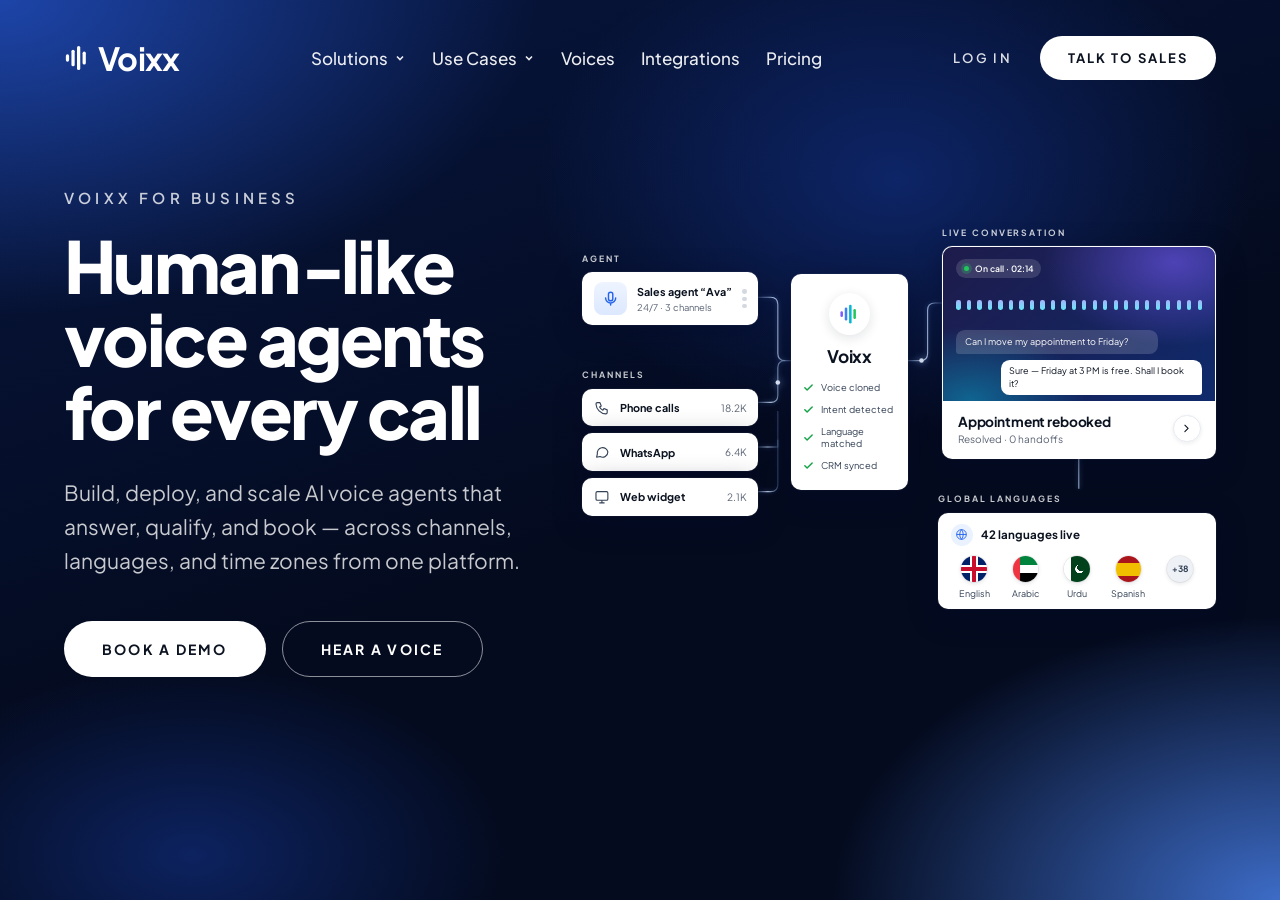
==== index.html @ 9e815fa9 "Add Voixx landing hero with voice-agent flow diagram Dark blue gradient hero with nav, headline, CTA" ====
<!doctype html>
<html lang="en">
<head>
  <meta charset="utf-8" />
  <meta name="viewport" content="width=device-width, initial-scale=1" />
  <title>Voixx — AI Voice Agents</title>
  <link rel="preconnect" href="https://fonts.googleapis.com" />
  <link rel="preconnect" href="https://fonts.gstatic.com" crossorigin />
  <link href="https://fonts.googleapis.com/css2?family=Plus+Jakarta+Sans:wght@400;500;600;700;800&display=swap" rel="stylesheet" />
  <link rel="stylesheet" href="styles.css" />
</head>
<body>
  <div class="bg" aria-hidden="true"></div>

  <!-- ============ NAV ============ -->
  <header class="nav">
    <a class="logo" href="#" aria-label="Voixx home">
      <svg class="logo-mark" viewBox="0 0 28 28" aria-hidden="true">
        <rect x="2"  y="10" width="3.5" height="8"  rx="1.75" />
        <rect x="8"  y="5"  width="3.5" height="18" rx="1.75" />
        <rect x="14" y="1"  width="3.5" height="26" rx="1.75" />
        <rect x="20" y="7"  width="3.5" height="14" rx="1.75" />
      </svg>
      <span>Voixx</span>
    </a>

    <nav class="nav-links" aria-label="Primary">
      <a href="#">Solutions <svg class="chev" viewBox="0 0 12 12"><path d="M3 4.5l3 3 3-3" /></svg></a>
      <a href="#">Use Cases <svg class="chev" viewBox="0 0 12 12"><path d="M3 4.5l3 3 3-3" /></svg></a>
      <a href="#">Voices</a>
      <a href="#">Integrations</a>
      <a href="#">Pricing</a>
    </nav>

    <div class="nav-cta">
      <a class="login" href="#">LOG IN</a>
      <a class="btn btn-solid" href="#">TALK TO SALES</a>
    </div>

    <button class="menu-btn" aria-label="Open menu">
      <span></span><span></span>
    </button>
  </header>

  <!-- ============ HERO ============ -->
  <main class="hero">
    <section class="hero-copy">
      <p class="eyebrow">VOIXX FOR BUSINESS</p>
      <h1>Human&#8209;like voice agents for every call</h1>
      <p class="lead">
        Build, deploy, and scale AI voice agents that answer, qualify, and
        book — across channels, languages, and time zones from one platform.
      </p>
      <div class="hero-actions">
        <a class="btn btn-solid btn-lg" href="#">BOOK A DEMO</a>
        <a class="btn btn-outline btn-lg" href="#">HEAR A VOICE</a>
      </div>
    </section>

    <!-- ============ FLOW DIAGRAM ============ -->
    <section class="flow" aria-label="How Voixx works">
      <!-- connector lines -->
      <svg class="wires" viewBox="0 0 880 560" preserveAspectRatio="none" aria-hidden="true">
        <defs>
          <linearGradient id="wire" x1="0" x2="1">
            <stop offset="0" stop-color="#9ec5ff" stop-opacity=".25" />
            <stop offset=".5" stop-color="#cfe2ff" stop-opacity=".9" />
            <stop offset="1" stop-color="#9ec5ff" stop-opacity=".25" />
          </linearGradient>
        </defs>
        <g fill="none" stroke="url(#wire)" stroke-width="1.6">
          <!-- agent -> hub -->
          <path d="M244 92 H262 Q272 92 272 102 V170 Q272 180 282 180 H290" />
          <!-- channels -> hub -->
          <path d="M244 238 H262 Q272 238 272 228 V190 Q272 180 282 180" />
          <path d="M244 300 H272 V250" />
          <path d="M244 362 H262 Q272 362 272 352 V290" />
          <!-- hub -> live call -->
          <path d="M452 180 H470 Q480 180 480 170 V110 Q480 100 490 100 H500" />
          <!-- live call -> languages -->
          <path d="M690 316 V358" stroke="#bcd6ff" stroke-opacity=".75" />
        </g>
        <circle class="pulse" r="3.2" fill="#e6f0ff">
          <animateMotion dur="3.2s" repeatCount="indefinite"
            path="M244 238 H262 Q272 238 272 228 V190 Q272 180 282 180 H290" />
        </circle>
        <circle class="pulse" r="3.2" fill="#e6f0ff">
          <animateMotion dur="3.2s" begin="1.2s" repeatCount="indefinite"
            path="M452 180 H470 Q480 180 480 170 V110 Q480 100 490 100 H500" />
        </circle>
      </svg>

      <!-- Agent -->
      <div class="node node-agent">
        <p class="label">AGENT</p>
        <div class="card card-row">
          <div class="icon-tile">
            <svg viewBox="0 0 24 24"><path d="M12 3a3 3 0 0 0-3 3v6a3 3 0 0 0 6 0V6a3 3 0 0 0-3-3Z"/><path d="M5 11a7 7 0 0 0 14 0M12 18v3"/></svg>
          </div>
          <div class="grow">
            <strong>Sales agent “Ava”</strong>
            <small>24/7 · 3 channels</small>
          </div>
          <span class="kebab" aria-hidden="true"><i></i><i></i><i></i></span>
        </div>
      </div>

      <!-- Channels -->
      <div class="node node-channels">
        <p class="label">CHANNELS</p>
        <div class="card card-row slim">
          <svg class="row-icon" viewBox="0 0 24 24"><path d="M5 4h4l2 5-2.5 1.5a11 11 0 0 0 5 5L15 13l5 2v4a2 2 0 0 1-2 2A16 16 0 0 1 3 6a2 2 0 0 1 2-2"/></svg>
          <strong class="grow">Phone calls</strong>
          <span class="num">18.2K</span>
        </div>
        <div class="card card-row slim">
          <svg class="row-icon" viewBox="0 0 24 24"><path d="M21 12a8 8 0 0 1-11.8 7L4 20l1.1-4.9A8 8 0 1 1 21 12Z"/></svg>
          <strong class="grow">WhatsApp</strong>
          <span class="num">6.4K</span>
        </div>
        <div class="card card-row slim">
          <svg class="row-icon" viewBox="0 0 24 24"><rect x="3" y="4" width="18" height="13" rx="2"/><path d="M8 21h8M12 17v4"/></svg>
          <strong class="grow">Web widget</strong>
          <span class="num">2.1K</span>
        </div>
      </div>

      <!-- Hub -->
      <div class="node node-hub">
        <div class="card hub">
          <div class="hub-logo">
            <svg viewBox="0 0 28 28" aria-hidden="true">
              <rect x="2"  y="10" width="3.5" height="8"  rx="1.75" fill="#7c5cff"/>
              <rect x="8"  y="5"  width="3.5" height="18" rx="1.75" fill="#3b82f6"/>
              <rect x="14" y="1"  width="3.5" height="26" rx="1.75" fill="#06b6d4"/>
              <rect x="20" y="7"  width="3.5" height="14" rx="1.75" fill="#22c55e"/>
            </svg>
          </div>
          <h3>Voixx</h3>
          <ul class="checks">
            <li>Voice cloned</li>
            <li>Intent detected</li>
            <li>Language matched</li>
            <li>CRM synced</li>
          </ul>
        </div>
      </div>

      <!-- Live call -->
      <div class="node node-live">
        <p class="label">LIVE CONVERSATION</p>
        <div class="card live">
          <div class="live-visual">
            <div class="live-top">
              <span class="live-dot"></span> On call · 02:14
            </div>
            <div class="wave" aria-hidden="true">
              <i></i><i></i><i></i><i></i><i></i><i></i><i></i><i></i><i></i><i></i>
              <i></i><i></i><i></i><i></i><i></i><i></i><i></i><i></i><i></i><i></i>
              <i></i><i></i><i></i><i></i>
            </div>
            <div class="bubbles">
              <p class="bubble them">Can I move my appointment to Friday?</p>
              <p class="bubble ava">Sure — Friday at 3 PM is free. Shall I book it?</p>
            </div>
          </div>
          <div class="live-foot">
            <div>
              <strong>Appointment rebooked</strong>
              <small>Resolved · 0 handoffs</small>
            </div>
            <span class="round-btn" aria-hidden="true">
              <svg viewBox="0 0 24 24"><path d="M9 6l6 6-6 6"/></svg>
            </span>
          </div>
        </div>
      </div>

      <!-- Languages -->
      <div class="node node-langs">
        <p class="label">GLOBAL LANGUAGES</p>
        <div class="card langs">
          <div class="langs-head">
            <span class="globe">
              <svg viewBox="0 0 24 24"><circle cx="12" cy="12" r="9"/><path d="M3 12h18M12 3a14 14 0 0 1 0 18M12 3a14 14 0 0 0 0 18"/></svg>
            </span>
            <strong>42 languages live</strong>
          </div>
          <div class="flags">
            <figure><span class="flag f-uk"></span><figcaption>English</figcaption></figure>
            <figure><span class="flag f-ae"></span><figcaption>Arabic</figcaption></figure>
            <figure><span class="flag f-pk"></span><figcaption>Urdu</figcaption></figure>
            <figure><span class="flag f-es"></span><figcaption>Spanish</figcaption></figure>
            <figure><span class="flag more">+38</span><figcaption>&nbsp;</figcaption></figure>
          </div>
        </div>
      </div>
    </section>
  </main>
</body>
</html>
---- styles.css ----
/* ==========================================================
   Voixx — hero landing
   ========================================================== */
:root {
  --bg-0: #040b1f;
  --bg-1: #071640;
  --blue: #1d4ed8;
  --blue-glow: #2f6bff;
  --text: #ffffff;
  --text-dim: rgba(255, 255, 255, 0.78);
  --text-mute: rgba(255, 255, 255, 0.62);
  --card: #ffffff;
  --card-ink: #0b1220;
  --card-mute: #5b6475;
  --line: #e6e9f0;
  --green: #16a34a;
  --radius: 14px;
  --shadow: 0 10px 40px rgba(0, 8, 40, 0.45), 0 0 0 1px rgba(255, 255, 255, 0.06);
  --font: "Plus Jakarta Sans", system-ui, -apple-system, "Segoe UI", Roboto, sans-serif;
}

* { box-sizing: border-box; margin: 0; padding: 0; }
html, body { min-height: 100%; }
body {
  font-family: var(--font);
  color: var(--text);
  background: var(--bg-0);
  -webkit-font-smoothing: antialiased;
  overflow-x: hidden;
}
a { color: inherit; text-decoration: none; }
svg { display: block; }

/* ---------- background glow ---------- */
.bg {
  position: fixed;
  inset: 0;
  z-index: -1;
  background:
    radial-gradient(60% 50% at 0% 0%, rgba(47, 107, 255, 0.55), transparent 70%),
    radial-gradient(50% 45% at 100% 100%, rgba(80, 140, 255, 0.75), transparent 70%),
    radial-gradient(40% 40% at 70% 20%, rgba(29, 78, 216, 0.35), transparent 70%),
    radial-gradient(35% 30% at 15% 95%, rgba(29, 78, 216, 0.35), transparent 70%),
    linear-gradient(160deg, var(--bg-1), var(--bg-0) 55%);
}

/* ---------- buttons ---------- */
.btn {
  display: inline-flex;
  align-items: center;
  justify-content: center;
  border-radius: 999px;
  font-size: 13px;
  font-weight: 700;
  letter-spacing: 0.16em;
  padding: 14px 28px;
  transition: transform 0.15s ease, background 0.2s ease, color 0.2s ease;
  white-space: nowrap;
}
.btn:hover { transform: translateY(-1px); }
.btn-solid { background: #fff; color: var(--card-ink); }
.btn-solid:hover { background: #e8efff; }
.btn-outline { border: 1.5px solid rgba(255, 255, 255, 0.55); color: #fff; }
.btn-outline:hover { background: rgba(255, 255, 255, 0.08); border-color: #fff; }
.btn-lg { padding: 18px 38px; font-size: 14px; }

/* ---------- nav ---------- */
.nav {
  display: flex;
  align-items: center;
  gap: 32px;
  max-width: 1560px;
  margin: 0 auto;
  padding: 36px 64px;
}
.logo { display: flex; align-items: center; gap: 8px; font-size: 32px; font-weight: 700; letter-spacing: -0.02em; }
.logo-mark { width: 26px; height: 26px; fill: #fff; }
.nav-links { display: flex; gap: 36px; margin: 0 auto; font-size: 17px; font-weight: 500; }
.nav-links a { display: flex; align-items: center; gap: 6px; opacity: 0.92; }
.nav-links a:hover { opacity: 1; }
.chev { width: 12px; height: 12px; fill: none; stroke: currentColor; stroke-width: 1.6; }
.nav-cta { display: flex; align-items: center; gap: 28px; }
.login { font-size: 13px; font-weight: 600; letter-spacing: 0.18em; opacity: 0.85; }
.menu-btn { display: none; }

/* ---------- hero ---------- */
.hero {
  display: grid;
  grid-template-columns: minmax(0, 1fr) auto;
  align-items: center;
  gap: 48px;
  max-width: 1560px;
  margin: 0 auto;
  padding: 72px 64px 120px;
}
.eyebrow { font-size: 15px; font-weight: 600; letter-spacing: 0.28em; color: var(--text-dim); margin-bottom: 22px; }
h1 {
  font-size: clamp(44px, 5.6vw, 84px);
  line-height: 1.02;
  font-weight: 800;
  letter-spacing: -0.035em;
  max-width: 11ch;
}
.lead { margin-top: 28px; font-size: 21px; line-height: 1.6; color: var(--text-dim); max-width: 34ch; }
.hero-actions { display: flex; flex-wrap: wrap; gap: 16px; margin-top: 44px; }

/* ==========================================================
   Flow diagram — fixed 880×560 canvas, scaled with zoom
   ========================================================== */
.flow {
  position: relative;
  width: 880px;
  height: 560px;
  color: var(--card-ink);
}
.wires { position: absolute; inset: 0; width: 100%; height: 100%; overflow: visible; }
.wires path { filter: drop-shadow(0 0 4px rgba(150, 190, 255, 0.6)); }
.pulse { filter: drop-shadow(0 0 6px #9ec5ff); }

.node { position: absolute; }
.label { font-size: 12px; font-weight: 700; letter-spacing: 0.22em; color: var(--text-dim); margin-bottom: 12px; }

.card {
  background: var(--card);
  border-radius: var(--radius);
  box-shadow: var(--shadow);
}
.card-row { display: flex; align-items: center; gap: 14px; padding: 14px 16px; }
.card-row strong { font-size: 15px; font-weight: 700; }
.card-row small { display: block; font-size: 13px; color: var(--card-mute); margin-top: 3px; }
.grow { flex: 1; min-width: 0; }

.icon-tile {
  width: 46px; height: 46px; border-radius: 12px;
  display: grid; place-items: center;
  background: linear-gradient(180deg, #eef4ff, #dce8ff);
}
.icon-tile svg { width: 24px; height: 24px; fill: none; stroke: #2563eb; stroke-width: 2; stroke-linecap: round; }
.kebab { display: grid; gap: 4px; }
.kebab i { width: 6px; height: 6px; border-radius: 50%; background: #d4d8e1; }

/* positions inside the 880×560 canvas */
.node-agent    { left: 0;   top: 30px;  width: 244px; }
.node-channels { left: 0;   top: 192px; width: 244px; }
.node-channels .card + .card { margin-top: 10px; }
.slim { padding: 0 16px; height: 52px; }
.row-icon { width: 22px; height: 22px; fill: none; stroke: #334155; stroke-width: 1.7; stroke-linejoin: round; }
.num { font-size: 14px; color: var(--card-mute); }

/* hub */
.node-hub { left: 290px; top: 60px; width: 162px; }
.hub { padding: 26px 16px 28px; text-align: center; height: 300px; }
.hub-logo {
  width: 58px; height: 58px; margin: 0 auto;
  border-radius: 50%; display: grid; place-items: center;
  background: #fff; box-shadow: 0 4px 16px rgba(15, 23, 42, 0.12);
}
.hub-logo svg { width: 28px; height: 28px; }
.hub h3 { font-size: 24px; font-weight: 700; letter-spacing: -0.02em; margin: 14px 0 20px; }
.checks { list-style: none; text-align: left; display: grid; gap: 14px; font-size: 13px; color: #334155; }
.checks li { display: flex; align-items: center; gap: 10px; }
.checks li::before {
  content: ""; width: 16px; height: 16px; flex: none;
  background: var(--green);
  -webkit-mask: url("data:image/svg+xml,%3Csvg xmlns='http://www.w3.org/2000/svg' viewBox='0 0 24 24' fill='none' stroke='black' stroke-width='3.2' stroke-linecap='round' stroke-linejoin='round'%3E%3Cpath d='M4 12.5l5 5L20 6.5'/%3E%3C/svg%3E") center / contain no-repeat;
          mask: url("data:image/svg+xml,%3Csvg xmlns='http://www.w3.org/2000/svg' viewBox='0 0 24 24' fill='none' stroke='black' stroke-width='3.2' stroke-linecap='round' stroke-linejoin='round'%3E%3Cpath d='M4 12.5l5 5L20 6.5'/%3E%3C/svg%3E") center / contain no-repeat;
}

/* live conversation card */
.node-live { left: 500px; top: -6px; width: 380px; }
.live { overflow: hidden; border: 2px solid rgba(255, 255, 255, 0.85); }
.live-visual {
  position: relative;
  height: 214px;
  padding: 16px 18px;
  background:
    radial-gradient(80% 90% at 85% 10%, rgba(124, 92, 255, 0.55), transparent 60%),
    radial-gradient(70% 80% at 10% 100%, rgba(6, 182, 212, 0.45), transparent 60%),
    linear-gradient(140deg, #1e1b4b, #0f2a6b);
  color: #fff;
}
.live-top { display: inline-flex; align-items: center; gap: 8px; font-size: 12px; font-weight: 600;
  padding: 6px 10px; border-radius: 999px; background: rgba(255, 255, 255, 0.14); backdrop-filter: blur(6px); }
.live-dot { width: 8px; height: 8px; border-radius: 50%; background: #22c55e; box-shadow: 0 0 0 4px rgba(34, 197, 94, 0.25); animation: blink 1.4s infinite; }
@keyframes blink { 50% { opacity: 0.35; } }

.wave { display: flex; align-items: center; justify-content: space-between; gap: 5px; height: 46px; margin: 14px 0 12px; }
.wave i {
  flex: 1; max-width: 6px; border-radius: 3px;
  background: linear-gradient(180deg, #a5b4fc, #67e8f9);
  height: 30%;
  animation: wave 1.1s ease-in-out infinite;
}
.wave i:nth-child(3n)   { animation-delay: -0.3s; }
.wave i:nth-child(3n+1) { animation-delay: -0.6s; }
.wave i:nth-child(4n)   { animation-delay: -0.85s; }
.wave i:nth-child(5n)   { animation-duration: 1.4s; }
@keyframes wave { 0%, 100% { height: 18%; } 50% { height: 100%; } }

.bubbles { display: grid; gap: 8px; }
.bubble { font-size: 12.5px; line-height: 1.35; padding: 8px 12px; border-radius: 12px; max-width: 82%; }
.bubble.them { background: rgba(255, 255, 255, 0.16); border-bottom-left-radius: 4px; }
.bubble.ava  { background: #fff; color: var(--card-ink); justify-self: end; border-bottom-right-radius: 4px; }

.live-foot { display: flex; align-items: center; justify-content: space-between; padding: 16px 20px 18px; }
.live-foot strong { font-size: 19px; font-weight: 700; letter-spacing: -0.01em; }
.live-foot small { display: block; font-size: 14px; color: var(--card-mute); margin-top: 4px; }
.round-btn {
  width: 38px; height: 38px; border-radius: 50%; display: grid; place-items: center;
  border: 1px solid var(--line); box-shadow: 0 2px 6px rgba(15, 23, 42, 0.08);
}
.round-btn svg { width: 18px; height: 18px; fill: none; stroke: var(--card-ink); stroke-width: 2; stroke-linecap: round; stroke-linejoin: round; }

/* languages card */
.node-langs { left: 494px; top: 364px; width: 386px; }
.langs { padding: 16px 18px 14px; }
.langs-head { display: flex; align-items: center; gap: 12px; margin-bottom: 14px; }
.langs-head strong { font-size: 16px; font-weight: 700; }
.globe { width: 30px; height: 30px; border-radius: 50%; background: #eaf2ff; display: grid; place-items: center; }
.globe svg { width: 18px; height: 18px; fill: none; stroke: #2563eb; stroke-width: 1.7; }
.flags { display: flex; justify-content: space-between; }
.flags figure { display: grid; justify-items: center; gap: 8px; width: 64px; }
.flags figcaption { font-size: 12.5px; color: #334155; }
.flag {
  width: 36px; height: 36px; border-radius: 50%; overflow: hidden;
  box-shadow: 0 0 0 1px rgba(15, 23, 42, 0.08), 0 2px 6px rgba(15, 23, 42, 0.12);
}
.flag.more { display: grid; place-items: center; font-size: 12px; font-weight: 700; background: #eef1f6; color: #334155; }
/* CSS-drawn flags (no emoji / image dependency) */
.f-uk {
  background:
    linear-gradient(90deg, transparent 42%, #c8102e 42% 58%, transparent 58%),
    linear-gradient(0deg, transparent 42%, #c8102e 42% 58%, transparent 58%),
    linear-gradient(90deg, transparent 36%, #fff 36% 64%, transparent 64%),
    linear-gradient(0deg, transparent 36%, #fff 36% 64%, transparent 64%),
    #012169;
}
.f-ae { background: linear-gradient(90deg, #ef3340 0 28%, transparent 28%), linear-gradient(180deg, #00843d 0 33.3%, #fff 33.3% 66.6%, #000 66.6%); }
.f-pk {
  background:
    radial-gradient(circle at 66% 44%, #01411c 0 17%, transparent 18%),
    radial-gradient(circle at 60% 50%, #fff 0 21%, transparent 22%),
    linear-gradient(90deg, #fff 0 26%, #01411c 26%);
}
.f-es { background: linear-gradient(180deg, #aa151b 0 25%, #f1bf00 25% 75%, #aa151b 75%); }

/* ==========================================================
   Responsive
   ========================================================== */
@media (max-width: 1500px) { .flow { zoom: 0.85; } }
@media (max-width: 1320px) { .flow { zoom: 0.72; } .nav-links { gap: 26px; } }

@media (max-width: 1120px) {
  .hero { grid-template-columns: 1fr; gap: 64px; padding-top: 48px; }
  .flow { zoom: 0.9; margin: 0 auto; }
  .nav-links { display: none; }
}

@media (max-width: 860px) {
  .nav { padding: 20px 16px; gap: 16px; }
  .logo { font-size: 26px; }
  .nav-cta { margin-left: auto; }
  .nav-cta .login { display: none; }
  .nav-cta .btn { padding: 10px 16px; font-size: 11px; }
  .menu-btn { display: grid; gap: 6px; width: 40px; height: 40px; place-content: center;
    background: none; border: 1px solid rgba(255, 255, 255, 0.3); border-radius: 50%; cursor: pointer; }
  .menu-btn span { width: 16px; height: 1.5px; background: #fff; }

  .hero { padding: 32px 16px 72px; gap: 48px; }
  .eyebrow { font-size: 12px; }
  .lead { font-size: 17px; }
  .hero-actions .btn { flex: 1 1 200px; }

  /* stack the diagram */
  .flow { zoom: 1; width: 100%; height: auto; display: grid; gap: 24px; }
  .wires { display: none; }
  .node { position: static; width: auto; }
  .hub { height: auto; }
  .checks { grid-template-columns: 1fr 1fr; }
  .flags figure { width: auto; }
}
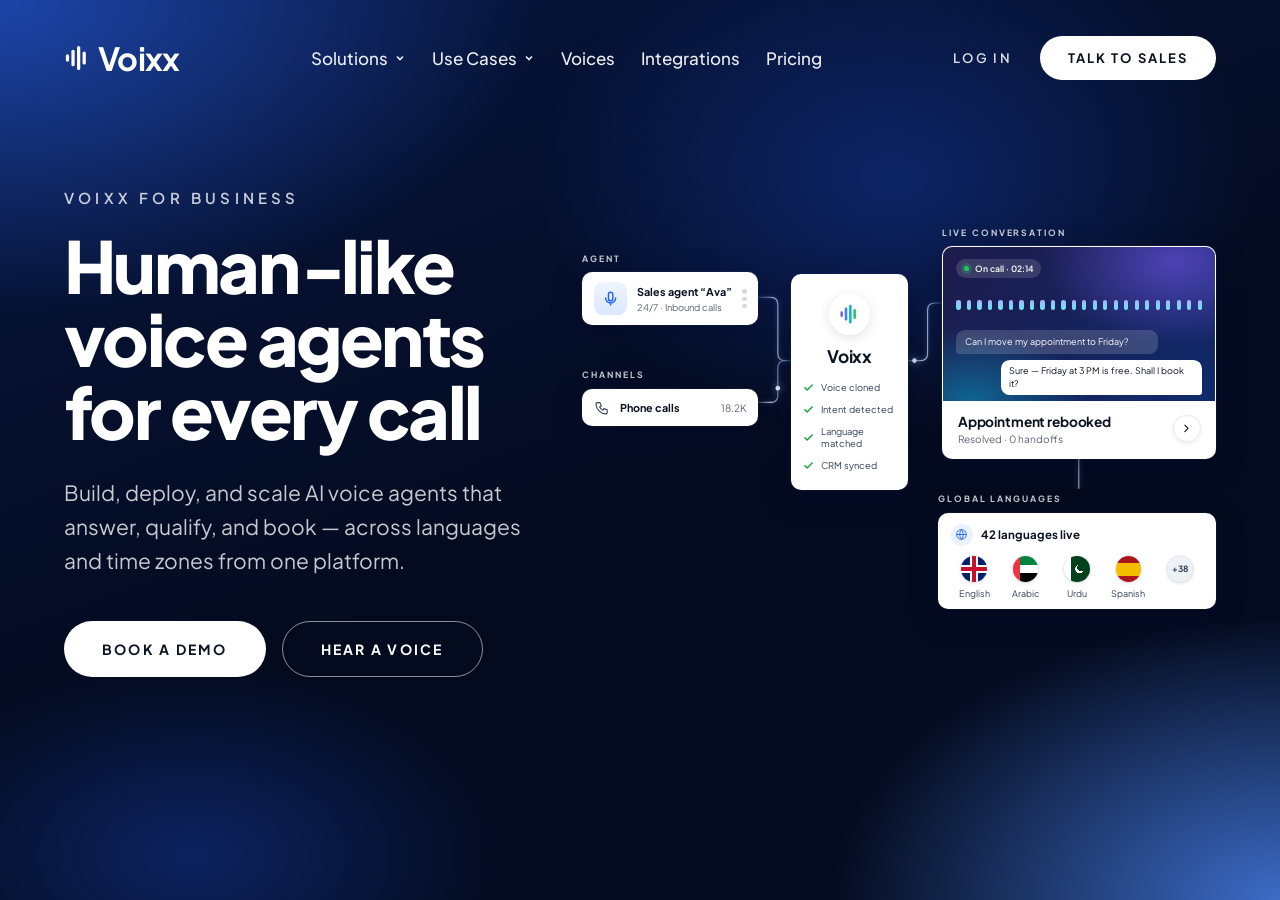
==== commit f6635e4a: "Remove WhatsApp and Web widget channels from hero diagram Co-Authored-By: Claude Opus 5.5 <noreply@a" ====
--- a/index.html
+++ b/index.html
@@ -49,7 +49,7 @@
       <h1>Human&#8209;like voice agents for every call</h1>
       <p class="lead">
         Build, deploy, and scale AI voice agents that answer, qualify, and
-        book — across channels, languages, and time zones from one platform.
+        book — across languages and time zones from one platform.
       </p>
       <div class="hero-actions">
         <a class="btn btn-solid btn-lg" href="#">BOOK A DEMO</a>
@@ -73,8 +73,6 @@
           <path d="M244 92 H262 Q272 92 272 102 V170 Q272 180 282 180 H290" />
           <!-- channels -> hub -->
           <path d="M244 238 H262 Q272 238 272 228 V190 Q272 180 282 180" />
-          <path d="M244 300 H272 V250" />
-          <path d="M244 362 H262 Q272 362 272 352 V290" />
           <!-- hub -> live call -->
           <path d="M452 180 H470 Q480 180 480 170 V110 Q480 100 490 100 H500" />
           <!-- live call -> languages -->
@@ -99,7 +97,7 @@
           </div>
           <div class="grow">
             <strong>Sales agent “Ava”</strong>
-            <small>24/7 · 3 channels</small>
+            <small>24/7 · Inbound calls</small>
           </div>
           <span class="kebab" aria-hidden="true"><i></i><i></i><i></i></span>
         </div>
@@ -112,16 +110,6 @@
           <svg class="row-icon" viewBox="0 0 24 24"><path d="M5 4h4l2 5-2.5 1.5a11 11 0 0 0 5 5L15 13l5 2v4a2 2 0 0 1-2 2A16 16 0 0 1 3 6a2 2 0 0 1 2-2"/></svg>
           <strong class="grow">Phone calls</strong>
           <span class="num">18.2K</span>
-        </div>
-        <div class="card card-row slim">
-          <svg class="row-icon" viewBox="0 0 24 24"><path d="M21 12a8 8 0 0 1-11.8 7L4 20l1.1-4.9A8 8 0 1 1 21 12Z"/></svg>
-          <strong class="grow">WhatsApp</strong>
-          <span class="num">6.4K</span>
-        </div>
-        <div class="card card-row slim">
-          <svg class="row-icon" viewBox="0 0 24 24"><rect x="3" y="4" width="18" height="13" rx="2"/><path d="M8 21h8M12 17v4"/></svg>
-          <strong class="grow">Web widget</strong>
-          <span class="num">2.1K</span>
         </div>
       </div>
 
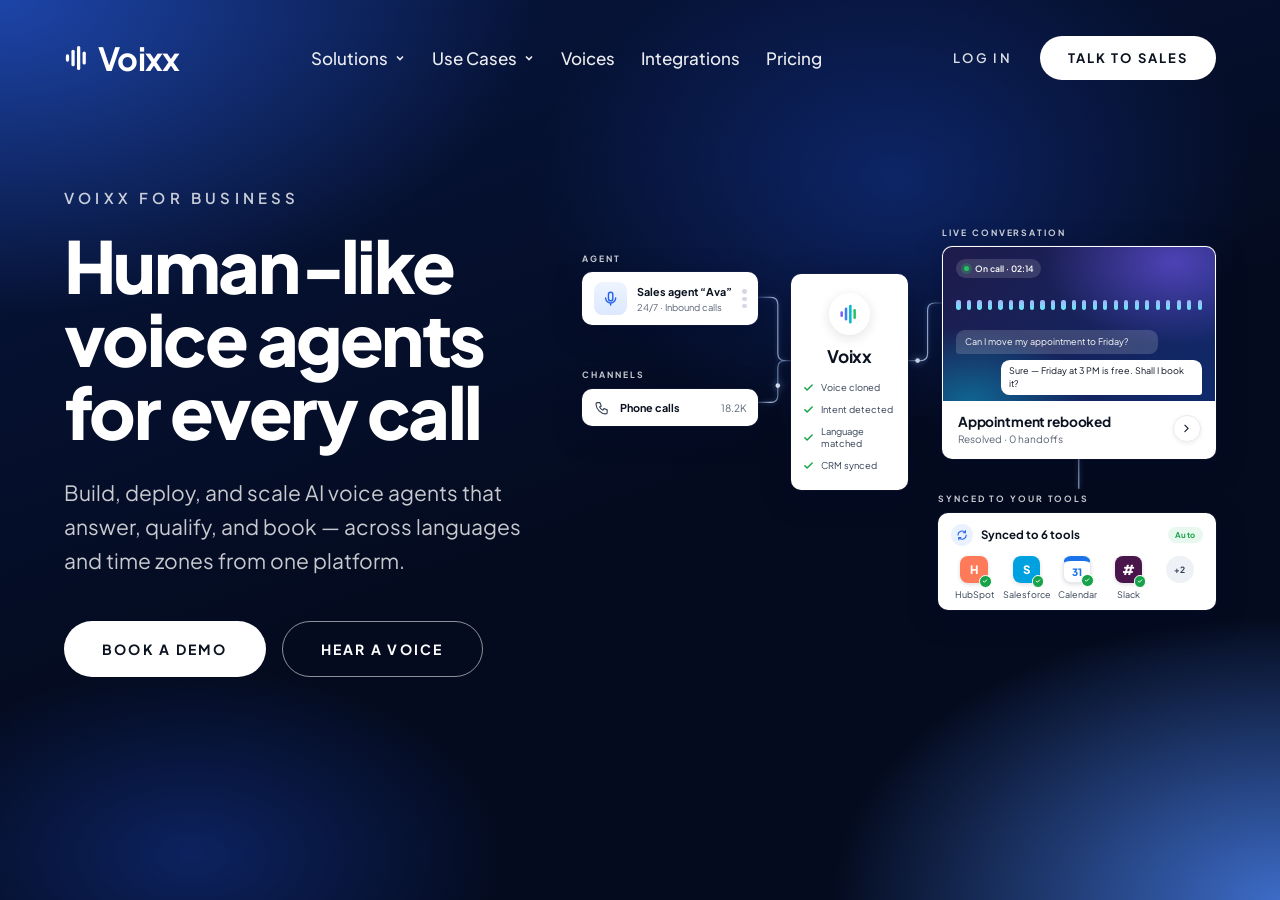
==== commit 4f59d0bd: "Replace global languages card with synced-tools card Shows CRM/calendar/chat integrations (HubSpot, " ====
--- a/index.html
+++ b/index.html
@@ -75,7 +75,7 @@
           <path d="M244 238 H262 Q272 238 272 228 V190 Q272 180 282 180" />
           <!-- hub -> live call -->
           <path d="M452 180 H470 Q480 180 480 170 V110 Q480 100 490 100 H500" />
-          <!-- live call -> languages -->
+          <!-- live call -> tools -->
           <path d="M690 316 V358" stroke="#bcd6ff" stroke-opacity=".75" />
         </g>
         <circle class="pulse" r="3.2" fill="#e6f0ff">
@@ -165,21 +165,23 @@
       </div>
 
       <!-- Languages -->
-      <div class="node node-langs">
-        <p class="label">GLOBAL LANGUAGES</p>
-        <div class="card langs">
-          <div class="langs-head">
-            <span class="globe">
-              <svg viewBox="0 0 24 24"><circle cx="12" cy="12" r="9"/><path d="M3 12h18M12 3a14 14 0 0 1 0 18M12 3a14 14 0 0 0 0 18"/></svg>
+      <div class="node node-tools">
+        <p class="label">SYNCED TO YOUR TOOLS</p>
+        <div class="card tools">
+          <div class="tools-head">
+            <span class="sync">
+              <svg viewBox="0 0 24 24"><path d="M20 12a8 8 0 0 1-14.3 4.9M4 12a8 8 0 0 1 14.3-4.9"/><path d="M18.5 3v4.2h-4.2M5.5 21v-4.2h4.2"/></svg>
             </span>
-            <strong>42 languages live</strong>
+            <strong>Synced to 6 tools</strong>
+            <span class="auto-pill">Auto</span>
           </div>
-          <div class="flags">
-            <figure><span class="flag f-uk"></span><figcaption>English</figcaption></figure>
-            <figure><span class="flag f-ae"></span><figcaption>Arabic</figcaption></figure>
-            <figure><span class="flag f-pk"></span><figcaption>Urdu</figcaption></figure>
-            <figure><span class="flag f-es"></span><figcaption>Spanish</figcaption></figure>
-            <figure><span class="flag more">+38</span><figcaption>&nbsp;</figcaption></figure>
+          <!-- Monogram placeholders: swap for official logos once usage is approved -->
+          <div class="tool-row">
+            <figure><span class="tool t-hubspot">H</span><figcaption>HubSpot</figcaption></figure>
+            <figure><span class="tool t-salesforce">S</span><figcaption>Salesforce</figcaption></figure>
+            <figure><span class="tool t-calendar">31</span><figcaption>Calendar</figcaption></figure>
+            <figure><span class="tool t-slack">#</span><figcaption>Slack</figcaption></figure>
+            <figure><span class="tool more">+2</span><figcaption>&nbsp;</figcaption></figure>
           </div>
         </div>
       </div>
--- a/styles.css
+++ b/styles.css
@@ -211,38 +211,37 @@
 }
 .round-btn svg { width: 18px; height: 18px; fill: none; stroke: var(--card-ink); stroke-width: 2; stroke-linecap: round; stroke-linejoin: round; }
 
-/* languages card */
-.node-langs { left: 494px; top: 364px; width: 386px; }
-.langs { padding: 16px 18px 14px; }
-.langs-head { display: flex; align-items: center; gap: 12px; margin-bottom: 14px; }
-.langs-head strong { font-size: 16px; font-weight: 700; }
-.globe { width: 30px; height: 30px; border-radius: 50%; background: #eaf2ff; display: grid; place-items: center; }
-.globe svg { width: 18px; height: 18px; fill: none; stroke: #2563eb; stroke-width: 1.7; }
-.flags { display: flex; justify-content: space-between; }
-.flags figure { display: grid; justify-items: center; gap: 8px; width: 64px; }
-.flags figcaption { font-size: 12.5px; color: #334155; }
-.flag {
-  width: 36px; height: 36px; border-radius: 50%; overflow: hidden;
-  box-shadow: 0 0 0 1px rgba(15, 23, 42, 0.08), 0 2px 6px rgba(15, 23, 42, 0.12);
-}
-.flag.more { display: grid; place-items: center; font-size: 12px; font-weight: 700; background: #eef1f6; color: #334155; }
-/* CSS-drawn flags (no emoji / image dependency) */
-.f-uk {
-  background:
-    linear-gradient(90deg, transparent 42%, #c8102e 42% 58%, transparent 58%),
-    linear-gradient(0deg, transparent 42%, #c8102e 42% 58%, transparent 58%),
-    linear-gradient(90deg, transparent 36%, #fff 36% 64%, transparent 64%),
-    linear-gradient(0deg, transparent 36%, #fff 36% 64%, transparent 64%),
-    #012169;
-}
-.f-ae { background: linear-gradient(90deg, #ef3340 0 28%, transparent 28%), linear-gradient(180deg, #00843d 0 33.3%, #fff 33.3% 66.6%, #000 66.6%); }
-.f-pk {
-  background:
-    radial-gradient(circle at 66% 44%, #01411c 0 17%, transparent 18%),
-    radial-gradient(circle at 60% 50%, #fff 0 21%, transparent 22%),
-    linear-gradient(90deg, #fff 0 26%, #01411c 26%);
-}
-.f-es { background: linear-gradient(180deg, #aa151b 0 25%, #f1bf00 25% 75%, #aa151b 75%); }
+/* tools card */
+.node-tools { left: 494px; top: 364px; width: 386px; }
+.tools { padding: 16px 18px 14px; }
+.tools-head { display: flex; align-items: center; gap: 12px; margin-bottom: 14px; }
+.tools-head strong { font-size: 16px; font-weight: 700; flex: 1; }
+.sync { width: 30px; height: 30px; border-radius: 50%; background: #eaf2ff; display: grid; place-items: center; }
+.sync svg { width: 17px; height: 17px; fill: none; stroke: #2563eb; stroke-width: 2; stroke-linecap: round; stroke-linejoin: round; animation: spin 6s linear infinite; }
+@keyframes spin { to { transform: rotate(360deg); } }
+.auto-pill { font-size: 11px; font-weight: 700; letter-spacing: 0.06em; color: var(--green); background: #e8f8ee; padding: 4px 10px; border-radius: 999px; }
+.tool-row { display: flex; justify-content: space-between; }
+.tool-row figure { display: grid; justify-items: center; gap: 8px; width: 64px; }
+.tool-row figcaption { font-size: 12.5px; color: #334155; }
+.tool {
+  position: relative;
+  width: 38px; height: 38px; border-radius: 11px;
+  display: grid; place-items: center;
+  font-size: 16px; font-weight: 800; color: #fff;
+  box-shadow: 0 2px 6px rgba(15, 23, 42, 0.14);
+}
+/* "synced" check badge */
+.tool:not(.more)::after {
+  content: ""; position: absolute; right: -6px; bottom: -6px;
+  width: 15px; height: 15px; border-radius: 50%;
+  border: 2px solid #fff;
+  background: var(--green) url("data:image/svg+xml,%3Csvg xmlns='http://www.w3.org/2000/svg' viewBox='0 0 24 24' fill='none' stroke='white' stroke-width='4' stroke-linecap='round' stroke-linejoin='round'%3E%3Cpath d='M5 12.5l4.5 4.5L19 7.5'/%3E%3C/svg%3E") center / 9px no-repeat;
+}
+.tool.more { font-size: 12px; font-weight: 700; background: #eef1f6; color: #334155; box-shadow: none; border-radius: 50%; }
+.t-hubspot    { background: #ff7a59; }
+.t-salesforce { background: #00a1e0; }
+.t-calendar   { background: #fff; color: #1a73e8; font-size: 14px; border: 1px solid var(--line); border-top: 7px solid #1a73e8; }
+.t-slack      { background: #4a154b; font-size: 19px; }
 
 /* ==========================================================
    Responsive
@@ -277,5 +276,5 @@
   .node { position: static; width: auto; }
   .hub { height: auto; }
   .checks { grid-template-columns: 1fr 1fr; }
-  .flags figure { width: auto; }
-}
+  .tool-row figure { width: auto; }
+}
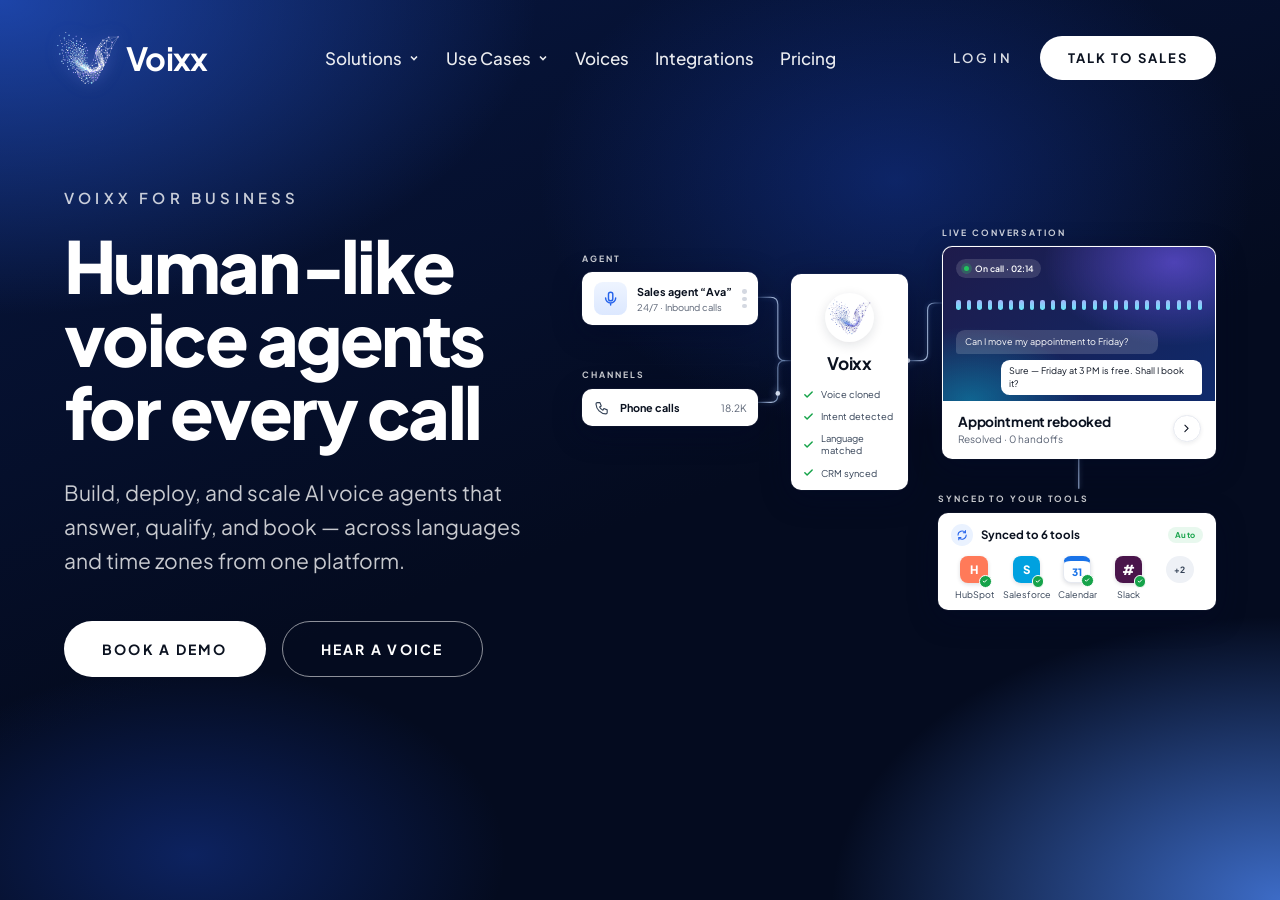
==== commit e95e7544: "Use the official Voixx icon in nav, hub card, and favicon Replaces the placeholder waveform mark. Th" ====
--- a/index.html
+++ b/index.html
@@ -4,6 +4,7 @@
   <meta charset="utf-8" />
   <meta name="viewport" content="width=device-width, initial-scale=1" />
   <title>Voixx — AI Voice Agents</title>
+  <link rel="icon" type="image/webp" href="assets/voixx-icon.webp" />
   <link rel="preconnect" href="https://fonts.googleapis.com" />
   <link rel="preconnect" href="https://fonts.gstatic.com" crossorigin />
   <link href="https://fonts.googleapis.com/css2?family=Plus+Jakarta+Sans:wght@400;500;600;700;800&display=swap" rel="stylesheet" />
@@ -15,12 +16,7 @@
   <!-- ============ NAV ============ -->
   <header class="nav">
     <a class="logo" href="#" aria-label="Voixx home">
-      <svg class="logo-mark" viewBox="0 0 28 28" aria-hidden="true">
-        <rect x="2"  y="10" width="3.5" height="8"  rx="1.75" />
-        <rect x="8"  y="5"  width="3.5" height="18" rx="1.75" />
-        <rect x="14" y="1"  width="3.5" height="26" rx="1.75" />
-        <rect x="20" y="7"  width="3.5" height="14" rx="1.75" />
-      </svg>
+      <img class="logo-mark" src="assets/voixx-icon.webp" alt="" />
       <span>Voixx</span>
     </a>
 
@@ -117,12 +113,7 @@
       <div class="node node-hub">
         <div class="card hub">
           <div class="hub-logo">
-            <svg viewBox="0 0 28 28" aria-hidden="true">
-              <rect x="2"  y="10" width="3.5" height="8"  rx="1.75" fill="#7c5cff"/>
-              <rect x="8"  y="5"  width="3.5" height="18" rx="1.75" fill="#3b82f6"/>
-              <rect x="14" y="1"  width="3.5" height="26" rx="1.75" fill="#06b6d4"/>
-              <rect x="20" y="7"  width="3.5" height="14" rx="1.75" fill="#22c55e"/>
-            </svg>
+            <img src="assets/voixx-icon.webp" alt="" />
           </div>
           <h3>Voixx</h3>
           <ul class="checks">
--- a/styles.css
+++ b/styles.css
@@ -73,8 +73,8 @@
   margin: 0 auto;
   padding: 36px 64px;
 }
-.logo { display: flex; align-items: center; gap: 8px; font-size: 32px; font-weight: 700; letter-spacing: -0.02em; }
-.logo-mark { width: 26px; height: 26px; fill: #fff; }
+.logo { display: flex; align-items: center; gap: 10px; font-size: 32px; font-weight: 700; letter-spacing: -0.02em; }
+.logo-mark { width: 64px; height: auto; margin: -12px -4px -12px -8px; filter: brightness(2.1) saturate(1.2) drop-shadow(0 0 8px rgba(150, 160, 255, 0.55)); }
 .nav-links { display: flex; gap: 36px; margin: 0 auto; font-size: 17px; font-weight: 500; }
 .nav-links a { display: flex; align-items: center; gap: 6px; opacity: 0.92; }
 .nav-links a:hover { opacity: 1; }
@@ -151,11 +151,11 @@
 .node-hub { left: 290px; top: 60px; width: 162px; }
 .hub { padding: 26px 16px 28px; text-align: center; height: 300px; }
 .hub-logo {
-  width: 58px; height: 58px; margin: 0 auto;
+  width: 68px; height: 68px; margin: 0 auto;
   border-radius: 50%; display: grid; place-items: center;
   background: #fff; box-shadow: 0 4px 16px rgba(15, 23, 42, 0.12);
 }
-.hub-logo svg { width: 28px; height: 28px; }
+.hub-logo img { width: 60px; height: auto; filter: saturate(1.3) contrast(1.15); }
 .hub h3 { font-size: 24px; font-weight: 700; letter-spacing: -0.02em; margin: 14px 0 20px; }
 .checks { list-style: none; text-align: left; display: grid; gap: 14px; font-size: 13px; color: #334155; }
 .checks li { display: flex; align-items: center; gap: 10px; }
@@ -258,6 +258,7 @@
 @media (max-width: 860px) {
   .nav { padding: 20px 16px; gap: 16px; }
   .logo { font-size: 26px; }
+  .logo-mark { width: 52px; }
   .nav-cta { margin-left: auto; }
   .nav-cta .login { display: none; }
   .nav-cta .btn { padding: 10px 16px; font-size: 11px; }
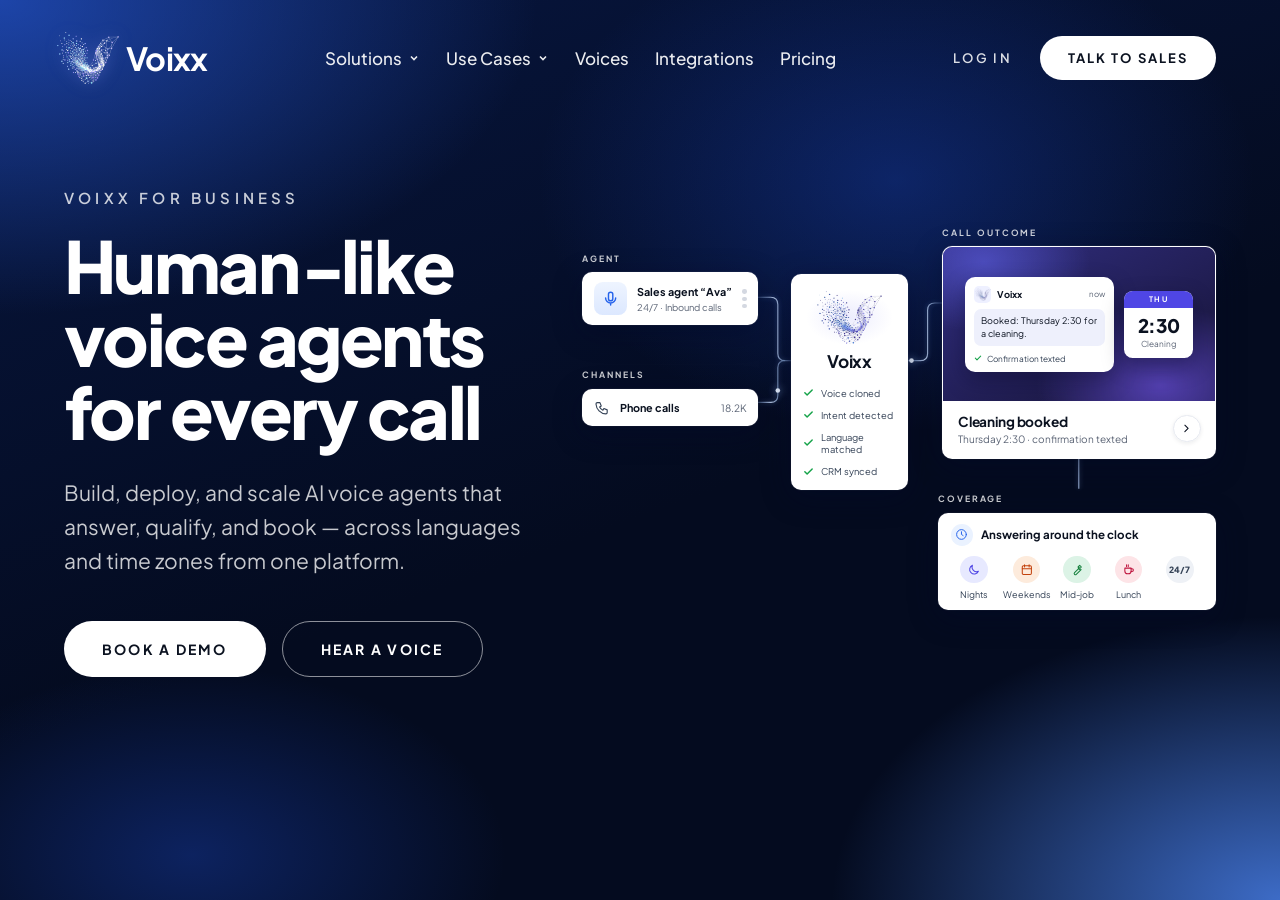
==== commit b3f72f29: "Replace live conversation and tools cards with call outcome and coverage Call outcome shows a Voixx " ====
--- a/index.html
+++ b/index.html
@@ -69,9 +69,9 @@
           <path d="M244 92 H262 Q272 92 272 102 V170 Q272 180 282 180 H290" />
           <!-- channels -> hub -->
           <path d="M244 238 H262 Q272 238 272 228 V190 Q272 180 282 180" />
-          <!-- hub -> live call -->
+          <!-- hub -> outcome -->
           <path d="M452 180 H470 Q480 180 480 170 V110 Q480 100 490 100 H500" />
-          <!-- live call -> tools -->
+          <!-- outcome -> coverage -->
           <path d="M690 316 V358" stroke="#bcd6ff" stroke-opacity=".75" />
         </g>
         <circle class="pulse" r="3.2" fill="#e6f0ff">
@@ -126,27 +126,29 @@
       </div>
 
       <!-- Live call -->
-      <div class="node node-live">
-        <p class="label">LIVE CONVERSATION</p>
-        <div class="card live">
-          <div class="live-visual">
-            <div class="live-top">
-              <span class="live-dot"></span> On call · 02:14
+      <div class="node node-outcome">
+        <p class="label">CALL OUTCOME</p>
+        <div class="card outcome">
+          <div class="outcome-visual">
+            <div class="notif">
+              <div class="notif-head">
+                <span class="notif-app"><img src="assets/voixx-icon.webp" alt="" /></span>
+                <strong>Voixx</strong>
+                <small>now</small>
+              </div>
+              <p class="notif-msg">Booked: Thursday 2:30 for a cleaning.</p>
+              <p class="notif-ok">Confirmation texted</p>
             </div>
-            <div class="wave" aria-hidden="true">
-              <i></i><i></i><i></i><i></i><i></i><i></i><i></i><i></i><i></i><i></i>
-              <i></i><i></i><i></i><i></i><i></i><i></i><i></i><i></i><i></i><i></i>
-              <i></i><i></i><i></i><i></i>
-            </div>
-            <div class="bubbles">
-              <p class="bubble them">Can I move my appointment to Friday?</p>
-              <p class="bubble ava">Sure — Friday at 3 PM is free. Shall I book it?</p>
+            <div class="cal">
+              <span class="cal-day">THU</span>
+              <strong>2:30</strong>
+              <small>Cleaning</small>
             </div>
           </div>
           <div class="live-foot">
             <div>
-              <strong>Appointment rebooked</strong>
-              <small>Resolved · 0 handoffs</small>
+              <strong>Cleaning booked</strong>
+              <small>Thursday 2:30 · confirmation texted</small>
             </div>
             <span class="round-btn" aria-hidden="true">
               <svg viewBox="0 0 24 24"><path d="M9 6l6 6-6 6"/></svg>
@@ -155,24 +157,22 @@
         </div>
       </div>
 
-      <!-- Languages -->
-      <div class="node node-tools">
-        <p class="label">SYNCED TO YOUR TOOLS</p>
-        <div class="card tools">
-          <div class="tools-head">
-            <span class="sync">
-              <svg viewBox="0 0 24 24"><path d="M20 12a8 8 0 0 1-14.3 4.9M4 12a8 8 0 0 1 14.3-4.9"/><path d="M18.5 3v4.2h-4.2M5.5 21v-4.2h4.2"/></svg>
+      <!-- Coverage -->
+      <div class="node node-coverage">
+        <p class="label">COVERAGE</p>
+        <div class="card coverage">
+          <div class="cov-head">
+            <span class="clock">
+              <svg viewBox="0 0 24 24"><circle cx="12" cy="12" r="9"/><path d="M12 7v5l3 2"/></svg>
             </span>
-            <strong>Synced to 6 tools</strong>
-            <span class="auto-pill">Auto</span>
+            <strong>Answering around the clock</strong>
           </div>
-          <!-- Monogram placeholders: swap for official logos once usage is approved -->
-          <div class="tool-row">
-            <figure><span class="tool t-hubspot">H</span><figcaption>HubSpot</figcaption></figure>
-            <figure><span class="tool t-salesforce">S</span><figcaption>Salesforce</figcaption></figure>
-            <figure><span class="tool t-calendar">31</span><figcaption>Calendar</figcaption></figure>
-            <figure><span class="tool t-slack">#</span><figcaption>Slack</figcaption></figure>
-            <figure><span class="tool more">+2</span><figcaption>&nbsp;</figcaption></figure>
+          <div class="cov-row">
+            <figure><span class="cov c-night"><svg viewBox="0 0 24 24"><path d="M20 14.5A8 8 0 0 1 9.5 4a8 8 0 1 0 10.5 10.5Z"/></svg></span><figcaption>Nights</figcaption></figure>
+            <figure><span class="cov c-weekend"><svg viewBox="0 0 24 24"><rect x="4" y="5" width="16" height="15" rx="2"/><path d="M4 10h16M8 3v4M16 3v4"/></svg></span><figcaption>Weekends</figcaption></figure>
+            <figure><span class="cov c-job"><svg viewBox="0 0 24 24"><path d="M14.5 6.5a4 4 0 0 0 5 5l-8.5 8.5a2.1 2.1 0 0 1-3-3l8.5-8.5a4 4 0 0 0-2-2Z"/><path d="M14.5 6.5 17 4l3 3-2.5 2.5"/></svg></span><figcaption>Mid-job</figcaption></figure>
+            <figure><span class="cov c-lunch"><svg viewBox="0 0 24 24"><path d="M5 9h11v5a5 5 0 0 1-5 5h-1a5 5 0 0 1-5-5V9Z"/><path d="M16 10h1.5a2.5 2.5 0 0 1 0 5H16M8 3v3M11 3v3"/></svg></span><figcaption>Lunch</figcaption></figure>
+            <figure><span class="cov c-all">24/7</span><figcaption>&nbsp;</figcaption></figure>
           </div>
         </div>
       </div>
--- a/styles.css
+++ b/styles.css
@@ -149,14 +149,14 @@
 
 /* hub */
 .node-hub { left: 290px; top: 60px; width: 162px; }
-.hub { padding: 26px 16px 28px; text-align: center; height: 300px; }
+.hub { padding: 22px 16px 28px; text-align: center; height: 300px; }
 .hub-logo {
-  width: 68px; height: 68px; margin: 0 auto;
-  border-radius: 50%; display: grid; place-items: center;
-  background: #fff; box-shadow: 0 4px 16px rgba(15, 23, 42, 0.12);
-}
-.hub-logo img { width: 60px; height: auto; filter: saturate(1.3) contrast(1.15); }
-.hub h3 { font-size: 24px; font-weight: 700; letter-spacing: -0.02em; margin: 14px 0 20px; }
+  width: 120px; height: 76px; margin: 0 auto;
+  display: grid; place-items: center;
+  background: radial-gradient(closest-side, rgba(99, 102, 241, 0.12), transparent);
+}
+.hub-logo img { width: 92px; height: auto; filter: saturate(1.25) contrast(1.1); }
+.hub h3 { font-size: 24px; font-weight: 700; letter-spacing: -0.02em; margin: 8px 0 20px; }
 .checks { list-style: none; text-align: left; display: grid; gap: 14px; font-size: 13px; color: #334155; }
 .checks li { display: flex; align-items: center; gap: 10px; }
 .checks li::before {
@@ -166,41 +166,46 @@
           mask: url("data:image/svg+xml,%3Csvg xmlns='http://www.w3.org/2000/svg' viewBox='0 0 24 24' fill='none' stroke='black' stroke-width='3.2' stroke-linecap='round' stroke-linejoin='round'%3E%3Cpath d='M4 12.5l5 5L20 6.5'/%3E%3C/svg%3E") center / contain no-repeat;
 }
 
-/* live conversation card */
-.node-live { left: 500px; top: -6px; width: 380px; }
-.live { overflow: hidden; border: 2px solid rgba(255, 255, 255, 0.85); }
-.live-visual {
-  position: relative;
+/* call outcome card */
+.node-outcome { left: 500px; top: -6px; width: 380px; }
+.outcome { overflow: hidden; border: 2px solid rgba(255, 255, 255, 0.85); }
+.outcome-visual {
   height: 214px;
-  padding: 16px 18px;
+  padding: 0 18px;
+  display: flex; align-items: center; justify-content: center; gap: 14px;
   background:
-    radial-gradient(80% 90% at 85% 10%, rgba(124, 92, 255, 0.55), transparent 60%),
-    radial-gradient(70% 80% at 10% 100%, rgba(6, 182, 212, 0.45), transparent 60%),
-    linear-gradient(140deg, #1e1b4b, #0f2a6b);
-  color: #fff;
-}
-.live-top { display: inline-flex; align-items: center; gap: 8px; font-size: 12px; font-weight: 600;
-  padding: 6px 10px; border-radius: 999px; background: rgba(255, 255, 255, 0.14); backdrop-filter: blur(6px); }
-.live-dot { width: 8px; height: 8px; border-radius: 50%; background: #22c55e; box-shadow: 0 0 0 4px rgba(34, 197, 94, 0.25); animation: blink 1.4s infinite; }
-@keyframes blink { 50% { opacity: 0.35; } }
-
-.wave { display: flex; align-items: center; justify-content: space-between; gap: 5px; height: 46px; margin: 14px 0 12px; }
-.wave i {
-  flex: 1; max-width: 6px; border-radius: 3px;
-  background: linear-gradient(180deg, #a5b4fc, #67e8f9);
-  height: 30%;
-  animation: wave 1.1s ease-in-out infinite;
-}
-.wave i:nth-child(3n)   { animation-delay: -0.3s; }
-.wave i:nth-child(3n+1) { animation-delay: -0.6s; }
-.wave i:nth-child(4n)   { animation-delay: -0.85s; }
-.wave i:nth-child(5n)   { animation-duration: 1.4s; }
-@keyframes wave { 0%, 100% { height: 18%; } 50% { height: 100%; } }
-
-.bubbles { display: grid; gap: 8px; }
-.bubble { font-size: 12.5px; line-height: 1.35; padding: 8px 12px; border-radius: 12px; max-width: 82%; }
-.bubble.them { background: rgba(255, 255, 255, 0.16); border-bottom-left-radius: 4px; }
-.bubble.ava  { background: #fff; color: var(--card-ink); justify-self: end; border-bottom-right-radius: 4px; }
+    radial-gradient(70% 80% at 80% 90%, rgba(124, 92, 255, 0.55), transparent 65%),
+    radial-gradient(60% 70% at 15% 10%, rgba(99, 102, 241, 0.55), transparent 65%),
+    linear-gradient(150deg, #312e81, #1e1b4b 70%);
+}
+.notif {
+  width: 206px; padding: 12px 12px 11px;
+  background: #fff; border-radius: 14px;
+  box-shadow: 0 12px 30px rgba(10, 8, 40, 0.35);
+  animation: float 5s ease-in-out infinite;
+}
+.notif-head { display: flex; align-items: center; gap: 8px; margin-bottom: 9px; }
+.notif-head strong { font-size: 13px; font-weight: 700; flex: 1; }
+.notif-head small { font-size: 11px; color: var(--card-mute); }
+.notif-app { width: 24px; height: 24px; border-radius: 7px; background: #eef0ff; display: grid; place-items: center; overflow: hidden; }
+.notif-app img { width: 22px; height: auto; }
+.notif-msg { font-size: 12.5px; line-height: 1.4; background: #eef0fc; border-radius: 10px; padding: 8px 10px; }
+.notif-ok { display: flex; align-items: center; gap: 6px; margin-top: 9px; font-size: 11.5px; color: #334155; }
+.notif-ok::before {
+  content: ""; width: 12px; height: 12px; flex: none; background: var(--green);
+  -webkit-mask: url("data:image/svg+xml,%3Csvg xmlns='http://www.w3.org/2000/svg' viewBox='0 0 24 24' fill='none' stroke='black' stroke-width='3.2' stroke-linecap='round' stroke-linejoin='round'%3E%3Cpath d='M4 12.5l5 5L20 6.5'/%3E%3C/svg%3E") center / contain no-repeat;
+          mask: url("data:image/svg+xml,%3Csvg xmlns='http://www.w3.org/2000/svg' viewBox='0 0 24 24' fill='none' stroke='black' stroke-width='3.2' stroke-linecap='round' stroke-linejoin='round'%3E%3Cpath d='M4 12.5l5 5L20 6.5'/%3E%3C/svg%3E") center / contain no-repeat;
+}
+.cal {
+  width: 96px; overflow: hidden; text-align: center;
+  background: #fff; border-radius: 12px;
+  box-shadow: 0 12px 30px rgba(10, 8, 40, 0.35);
+  animation: float 5s ease-in-out -2.5s infinite;
+}
+.cal-day { display: block; background: #4f46e5; color: #fff; font-size: 10.5px; font-weight: 700; letter-spacing: 0.18em; padding: 5px 0; }
+.cal strong { display: block; font-size: 26px; font-weight: 800; letter-spacing: -0.02em; margin-top: 8px; }
+.cal small { display: block; font-size: 11.5px; color: var(--card-mute); margin: 2px 0 12px; }
+@keyframes float { 50% { transform: translateY(-4px); } }
 
 .live-foot { display: flex; align-items: center; justify-content: space-between; padding: 16px 20px 18px; }
 .live-foot strong { font-size: 19px; font-weight: 700; letter-spacing: -0.01em; }
@@ -211,37 +216,23 @@
 }
 .round-btn svg { width: 18px; height: 18px; fill: none; stroke: var(--card-ink); stroke-width: 2; stroke-linecap: round; stroke-linejoin: round; }
 
-/* tools card */
-.node-tools { left: 494px; top: 364px; width: 386px; }
-.tools { padding: 16px 18px 14px; }
-.tools-head { display: flex; align-items: center; gap: 12px; margin-bottom: 14px; }
-.tools-head strong { font-size: 16px; font-weight: 700; flex: 1; }
-.sync { width: 30px; height: 30px; border-radius: 50%; background: #eaf2ff; display: grid; place-items: center; }
-.sync svg { width: 17px; height: 17px; fill: none; stroke: #2563eb; stroke-width: 2; stroke-linecap: round; stroke-linejoin: round; animation: spin 6s linear infinite; }
-@keyframes spin { to { transform: rotate(360deg); } }
-.auto-pill { font-size: 11px; font-weight: 700; letter-spacing: 0.06em; color: var(--green); background: #e8f8ee; padding: 4px 10px; border-radius: 999px; }
-.tool-row { display: flex; justify-content: space-between; }
-.tool-row figure { display: grid; justify-items: center; gap: 8px; width: 64px; }
-.tool-row figcaption { font-size: 12.5px; color: #334155; }
-.tool {
-  position: relative;
-  width: 38px; height: 38px; border-radius: 11px;
-  display: grid; place-items: center;
-  font-size: 16px; font-weight: 800; color: #fff;
-  box-shadow: 0 2px 6px rgba(15, 23, 42, 0.14);
-}
-/* "synced" check badge */
-.tool:not(.more)::after {
-  content: ""; position: absolute; right: -6px; bottom: -6px;
-  width: 15px; height: 15px; border-radius: 50%;
-  border: 2px solid #fff;
-  background: var(--green) url("data:image/svg+xml,%3Csvg xmlns='http://www.w3.org/2000/svg' viewBox='0 0 24 24' fill='none' stroke='white' stroke-width='4' stroke-linecap='round' stroke-linejoin='round'%3E%3Cpath d='M5 12.5l4.5 4.5L19 7.5'/%3E%3C/svg%3E") center / 9px no-repeat;
-}
-.tool.more { font-size: 12px; font-weight: 700; background: #eef1f6; color: #334155; box-shadow: none; border-radius: 50%; }
-.t-hubspot    { background: #ff7a59; }
-.t-salesforce { background: #00a1e0; }
-.t-calendar   { background: #fff; color: #1a73e8; font-size: 14px; border: 1px solid var(--line); border-top: 7px solid #1a73e8; }
-.t-slack      { background: #4a154b; font-size: 19px; }
+/* coverage card */
+.node-coverage { left: 494px; top: 364px; width: 386px; }
+.coverage { padding: 16px 18px 14px; }
+.cov-head { display: flex; align-items: center; gap: 12px; margin-bottom: 14px; }
+.cov-head strong { font-size: 16px; font-weight: 700; }
+.clock { width: 30px; height: 30px; border-radius: 50%; background: #eaf2ff; display: grid; place-items: center; }
+.clock svg { width: 18px; height: 18px; fill: none; stroke: #2563eb; stroke-width: 1.8; stroke-linecap: round; }
+.cov-row { display: flex; justify-content: space-between; }
+.cov-row figure { display: grid; justify-items: center; gap: 8px; width: 64px; }
+.cov-row figcaption { font-size: 12.5px; color: #334155; }
+.cov { width: 38px; height: 38px; border-radius: 50%; display: grid; place-items: center; }
+.cov svg { width: 19px; height: 19px; fill: none; stroke: currentColor; stroke-width: 1.8; stroke-linecap: round; stroke-linejoin: round; }
+.c-night   { background: #e7e9ff; color: #4f46e5; }
+.c-weekend { background: #fdebdc; color: #c2410c; }
+.c-job     { background: #dcf3e6; color: #15803d; }
+.c-lunch   { background: #fde4e7; color: #be123c; }
+.c-all     { background: #eef1f6; color: #334155; font-size: 12px; font-weight: 800; }
 
 /* ==========================================================
    Responsive
@@ -277,5 +268,5 @@
   .node { position: static; width: auto; }
   .hub { height: auto; }
   .checks { grid-template-columns: 1fr 1fr; }
-  .tool-row figure { width: auto; }
-}
+  .cov-row figure { width: auto; }
+}
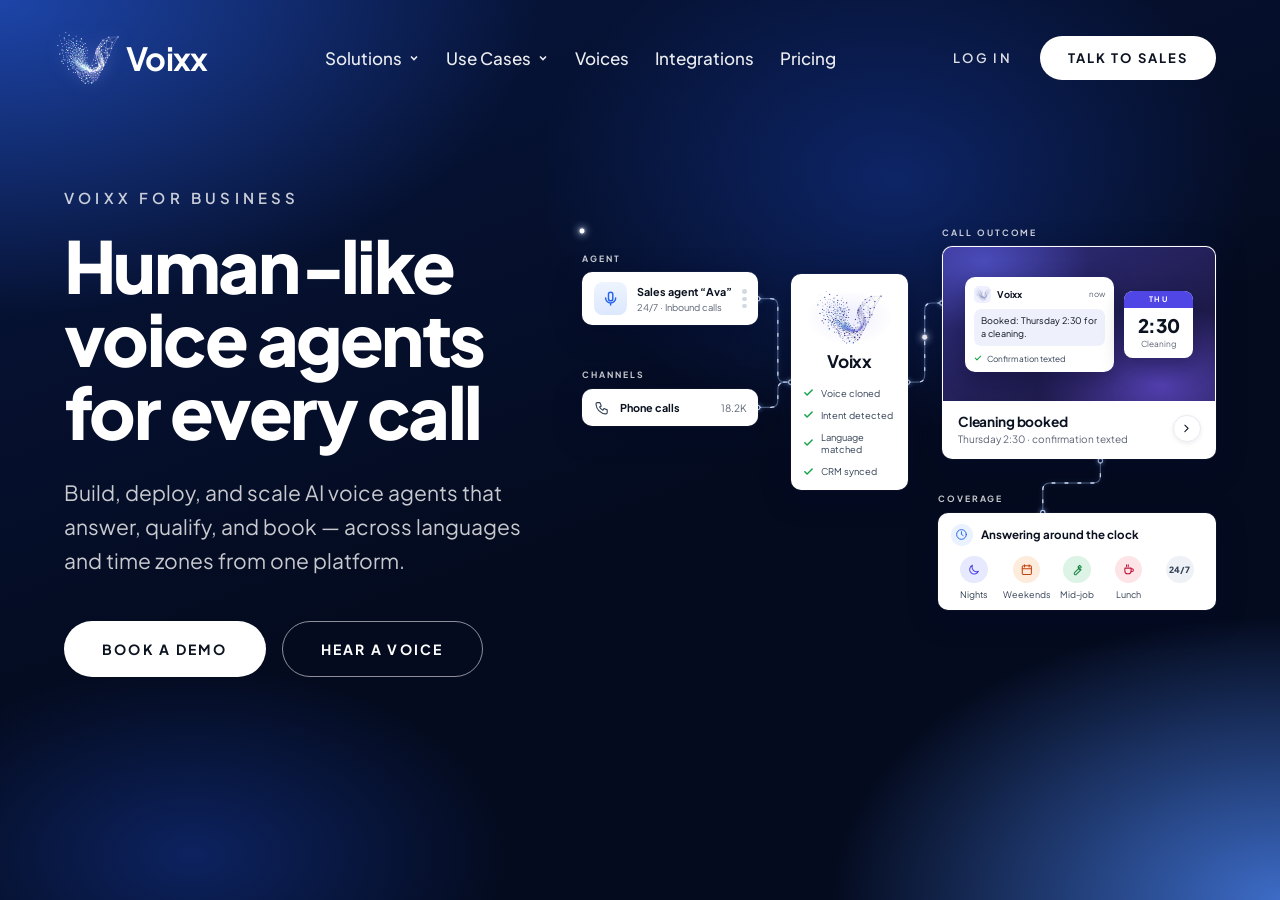
==== commit d28c85c0: "Animate diagram connectors and add zigzag outcome-to-coverage line Lines now run card edge to card e" ====
--- a/index.html
+++ b/index.html
@@ -56,31 +56,65 @@
     <!-- ============ FLOW DIAGRAM ============ -->
     <section class="flow" aria-label="How Voixx works">
       <!-- connector lines -->
-      <svg class="wires" viewBox="0 0 880 560" preserveAspectRatio="none" aria-hidden="true">
+      <svg class="wires" viewBox="0 0 880 560" aria-hidden="true">
         <defs>
-          <linearGradient id="wire" x1="0" x2="1">
-            <stop offset="0" stop-color="#9ec5ff" stop-opacity=".25" />
-            <stop offset=".5" stop-color="#cfe2ff" stop-opacity=".9" />
-            <stop offset="1" stop-color="#9ec5ff" stop-opacity=".25" />
-          </linearGradient>
+          <path id="w-agent" d="M244 94 H262 Q272 94 272 104 V200 Q272 210 282 210 H290" />
+          <path id="w-channel" d="M244 245 H262 Q272 245 272 235 V220 Q272 210 282 210 H290" />
+          <path id="w-outcome" d="M452 210 H466 Q476 210 476 200 V110 Q476 100 486 100 H500" />
+          <path id="w-coverage" d="M720 319 V340 Q720 350 710 350 H650 Q640 350 640 360 V391" />
         </defs>
-        <g fill="none" stroke="url(#wire)" stroke-width="1.6">
-          <!-- agent -> hub -->
-          <path d="M244 92 H262 Q272 92 272 102 V170 Q272 180 282 180 H290" />
-          <!-- channels -> hub -->
-          <path d="M244 238 H262 Q272 238 272 228 V190 Q272 180 282 180" />
-          <!-- hub -> outcome -->
-          <path d="M452 180 H470 Q480 180 480 170 V110 Q480 100 490 100 H500" />
-          <!-- outcome -> coverage -->
-          <path d="M690 316 V358" stroke="#bcd6ff" stroke-opacity=".75" />
+
+        <!-- base lines -->
+        <g class="wire-base">
+          <use href="#w-agent" /> <!-- agent -> hub -->
+          <use href="#w-channel" /> <!-- channels -> hub -->
+          <use href="#w-outcome" /> <!-- hub -> outcome -->
+          <use href="#w-coverage" /> <!-- outcome -> coverage (zigzag) -->
         </g>
-        <circle class="pulse" r="3.2" fill="#e6f0ff">
-          <animateMotion dur="3.2s" repeatCount="indefinite"
-            path="M244 238 H262 Q272 238 272 228 V190 Q272 180 282 180 H290" />
-        </circle>
-        <circle class="pulse" r="3.2" fill="#e6f0ff">
-          <animateMotion dur="3.2s" begin="1.2s" repeatCount="indefinite"
-            path="M452 180 H470 Q480 180 480 170 V110 Q480 100 490 100 H500" />
+
+        <!-- flowing dashes -->
+        <g class="wire-flow">
+          <use href="#w-agent" />
+          <use href="#w-channel" />
+          <use href="#w-outcome" />
+          <use href="#w-coverage" />
+        </g>
+
+        <!-- end-point joints -->
+        <g class="joints">
+          <circle cx="244" cy="94" r="3" />
+          <circle cx="244" cy="245" r="3" />
+          <circle cx="290" cy="210" r="3" />
+          <circle cx="452" cy="210" r="3" />
+          <circle cx="500" cy="100" r="3" />
+          <circle cx="720" cy="319" r="3" />
+          <circle cx="640" cy="391" r="3" />
+        </g>
+
+        <!-- signal travelling agent/channel -> hub -> outcome -> coverage, every 4s -->
+        <circle class="pulse" r="3.4">
+          <animateMotion dur="4s" begin="0s" repeatCount="indefinite" calcMode="linear"
+            keyPoints="0;1;1" keyTimes="0;0.25;1"><mpath href="#w-agent" /></animateMotion>
+          <animate attributeName="opacity" dur="4s" begin="0s" repeatCount="indefinite"
+            values="1;1;0;0" keyTimes="0;0.25;0.27;1" />
+        </circle>
+        <circle class="pulse" r="3.4">
+          <animateMotion dur="4s" begin="0s" repeatCount="indefinite" calcMode="linear"
+            keyPoints="0;1;1" keyTimes="0;0.25;1"><mpath href="#w-channel" /></animateMotion>
+          <animate attributeName="opacity" dur="4s" begin="0s" repeatCount="indefinite"
+            values="1;1;0;0" keyTimes="0;0.25;0.27;1" />
+        </circle>
+        <circle class="pulse" r="3.4">
+          <animateMotion dur="4s" begin="1s" repeatCount="indefinite" calcMode="linear"
+            keyPoints="0;1;1" keyTimes="0;0.25;1"><mpath href="#w-outcome" /></animateMotion>
+          <animate attributeName="opacity" dur="4s" begin="1s" repeatCount="indefinite"
+            values="1;1;0;0" keyTimes="0;0.25;0.27;1" />
+        </circle>
+        <circle class="pulse" r="3.4">
+          <animateMotion dur="4s" begin="2s" repeatCount="indefinite" calcMode="linear"
+            keyPoints="0;1;1" keyTimes="0;0.25;1"><mpath href="#w-coverage" /></animateMotion>
+          <animate attributeName="opacity" dur="4s" begin="2s" repeatCount="indefinite"
+            values="1;1;0;0" keyTimes="0;0.25;0.27;1" />
         </circle>
       </svg>
 
--- a/styles.css
+++ b/styles.css
@@ -114,8 +114,12 @@
   color: var(--card-ink);
 }
 .wires { position: absolute; inset: 0; width: 100%; height: 100%; overflow: visible; }
-.wires path { filter: drop-shadow(0 0 4px rgba(150, 190, 255, 0.6)); }
-.pulse { filter: drop-shadow(0 0 6px #9ec5ff); }
+.wires use { fill: none; stroke-linecap: round; stroke-linejoin: round; }
+.wire-base use { stroke: rgba(170, 200, 255, 0.45); stroke-width: 1.6; filter: drop-shadow(0 0 4px rgba(150, 190, 255, 0.55)); }
+.wire-flow use { stroke: #dbe8ff; stroke-width: 1.8; stroke-dasharray: 4 14; animation: flow 1.2s linear infinite; }
+@keyframes flow { to { stroke-dashoffset: -18; } }
+.joints circle { fill: #0b1a45; stroke: #cfe0ff; stroke-width: 1.6; filter: drop-shadow(0 0 4px rgba(150, 190, 255, 0.8)); }
+.pulse { fill: #fff; filter: drop-shadow(0 0 6px #9ec5ff) drop-shadow(0 0 2px #fff); }
 
 .node { position: absolute; }
 .label { font-size: 12px; font-weight: 700; letter-spacing: 0.22em; color: var(--text-dim); margin-bottom: 12px; }
@@ -234,6 +238,12 @@
 .c-lunch   { background: #fde4e7; color: #be123c; }
 .c-all     { background: #eef1f6; color: #334155; font-size: 12px; font-weight: 800; }
 
+@keyframes flow-v { to { background-position: 0 20px, 0 0; } }
+@media (prefers-reduced-motion: reduce) {
+  .wire-flow, .pulse { display: none; }
+  * { animation: none !important; }
+}
+
 /* ==========================================================
    Responsive
    ========================================================== */
@@ -265,7 +275,14 @@
   /* stack the diagram */
   .flow { zoom: 1; width: 100%; height: auto; display: grid; gap: 24px; }
   .wires { display: none; }
-  .node { position: static; width: auto; }
+  .node { position: relative; left: auto; top: auto; width: auto; }
+  .node + .node::before {
+    content: ""; position: absolute; left: 50%; top: -24px; width: 2px; height: 24px; margin-left: -1px;
+    background: repeating-linear-gradient(180deg, #dbe8ff 0 4px, transparent 4px 10px) 0 0 / 2px 20px,
+                rgba(170, 200, 255, 0.35);
+    animation: flow-v 0.8s linear infinite;
+  }
+  .node + .node:has(> .label)::before { height: 51px; }
   .hub { height: auto; }
   .checks { grid-template-columns: 1fr 1fr; }
   .cov-row figure { width: auto; }
